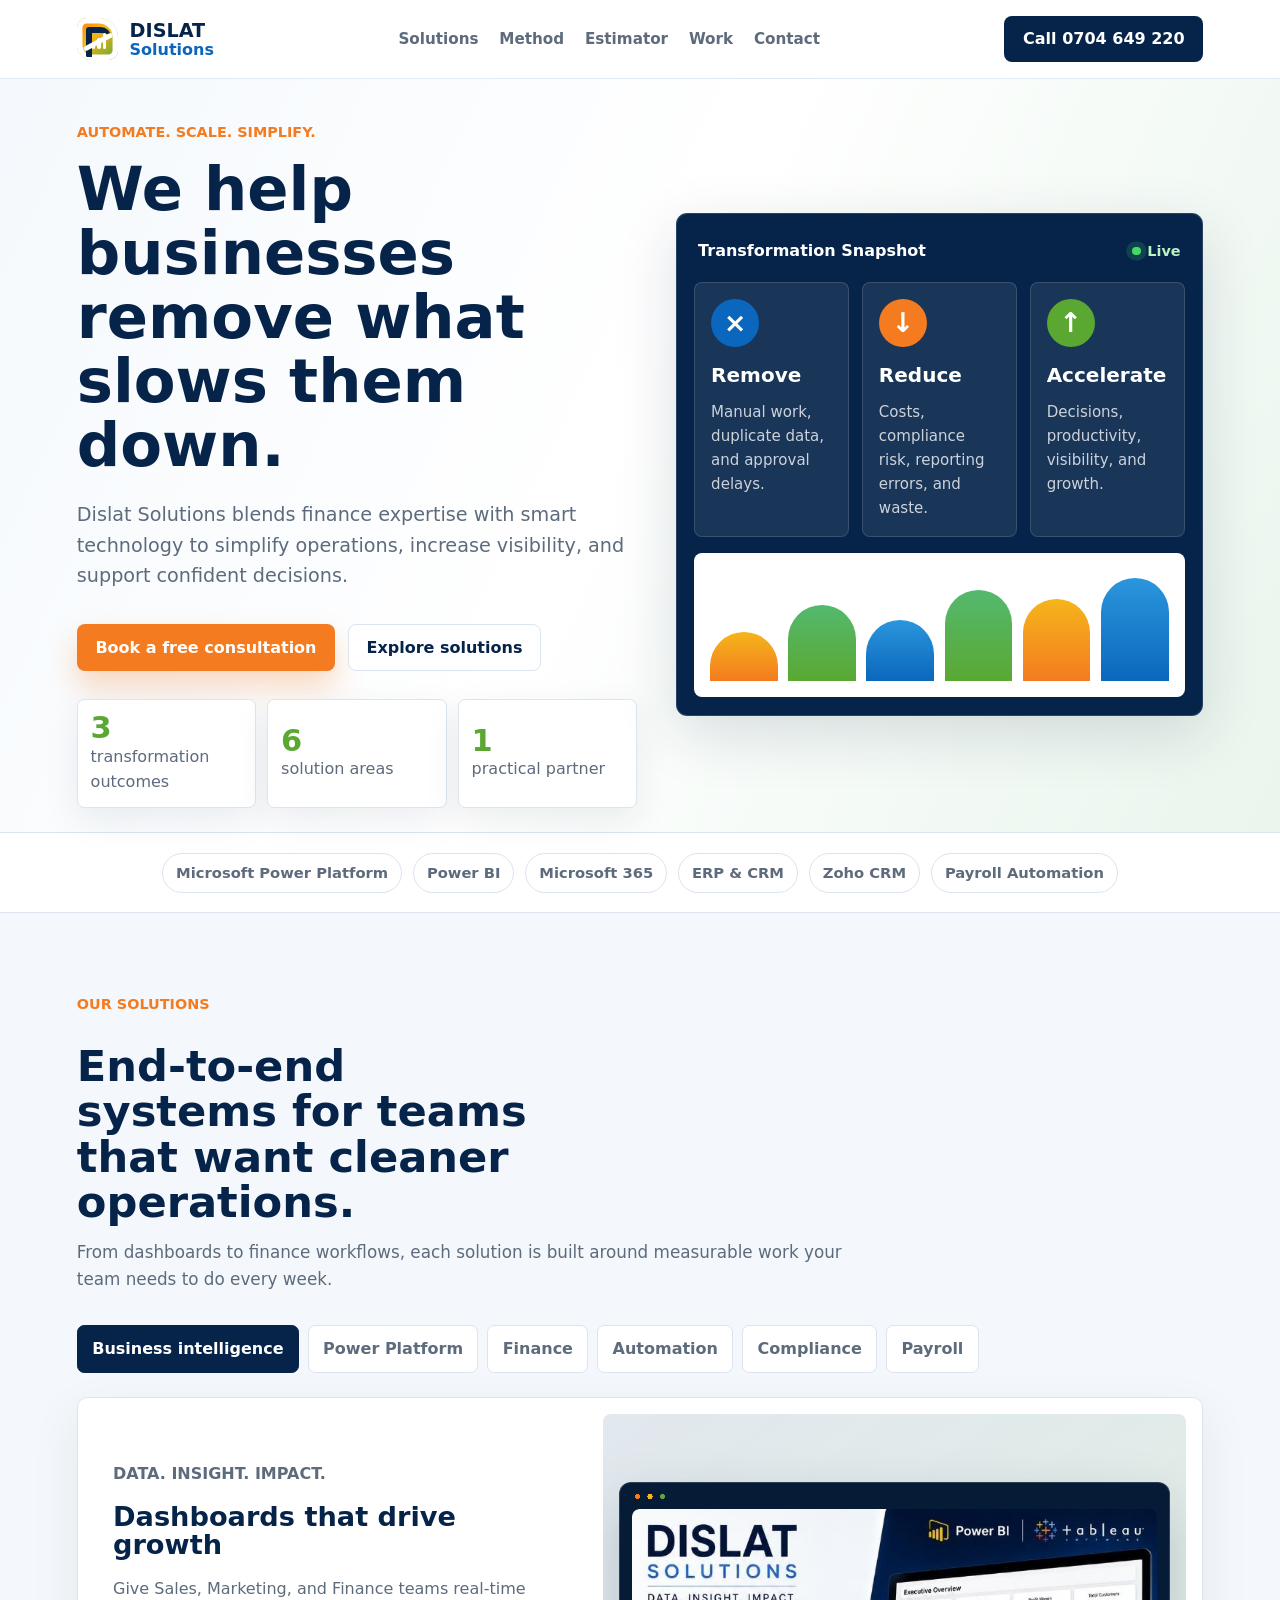
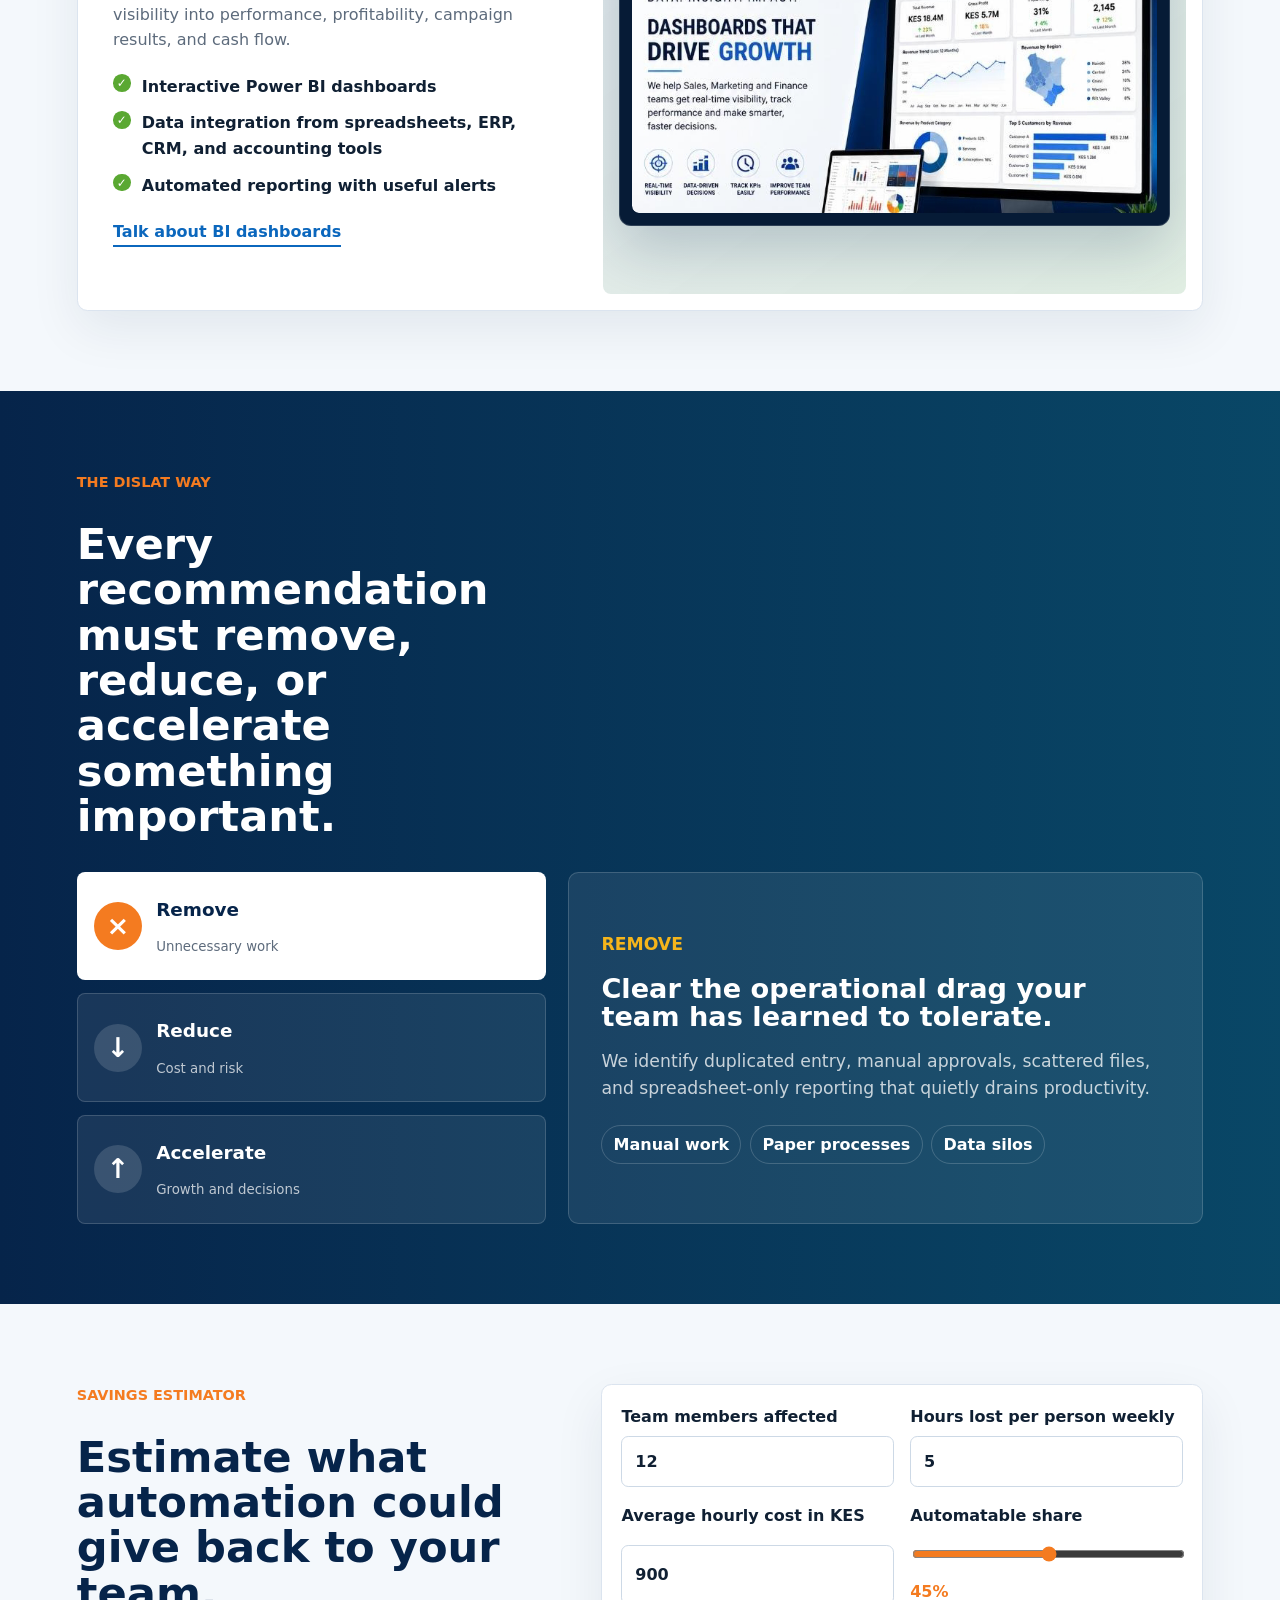
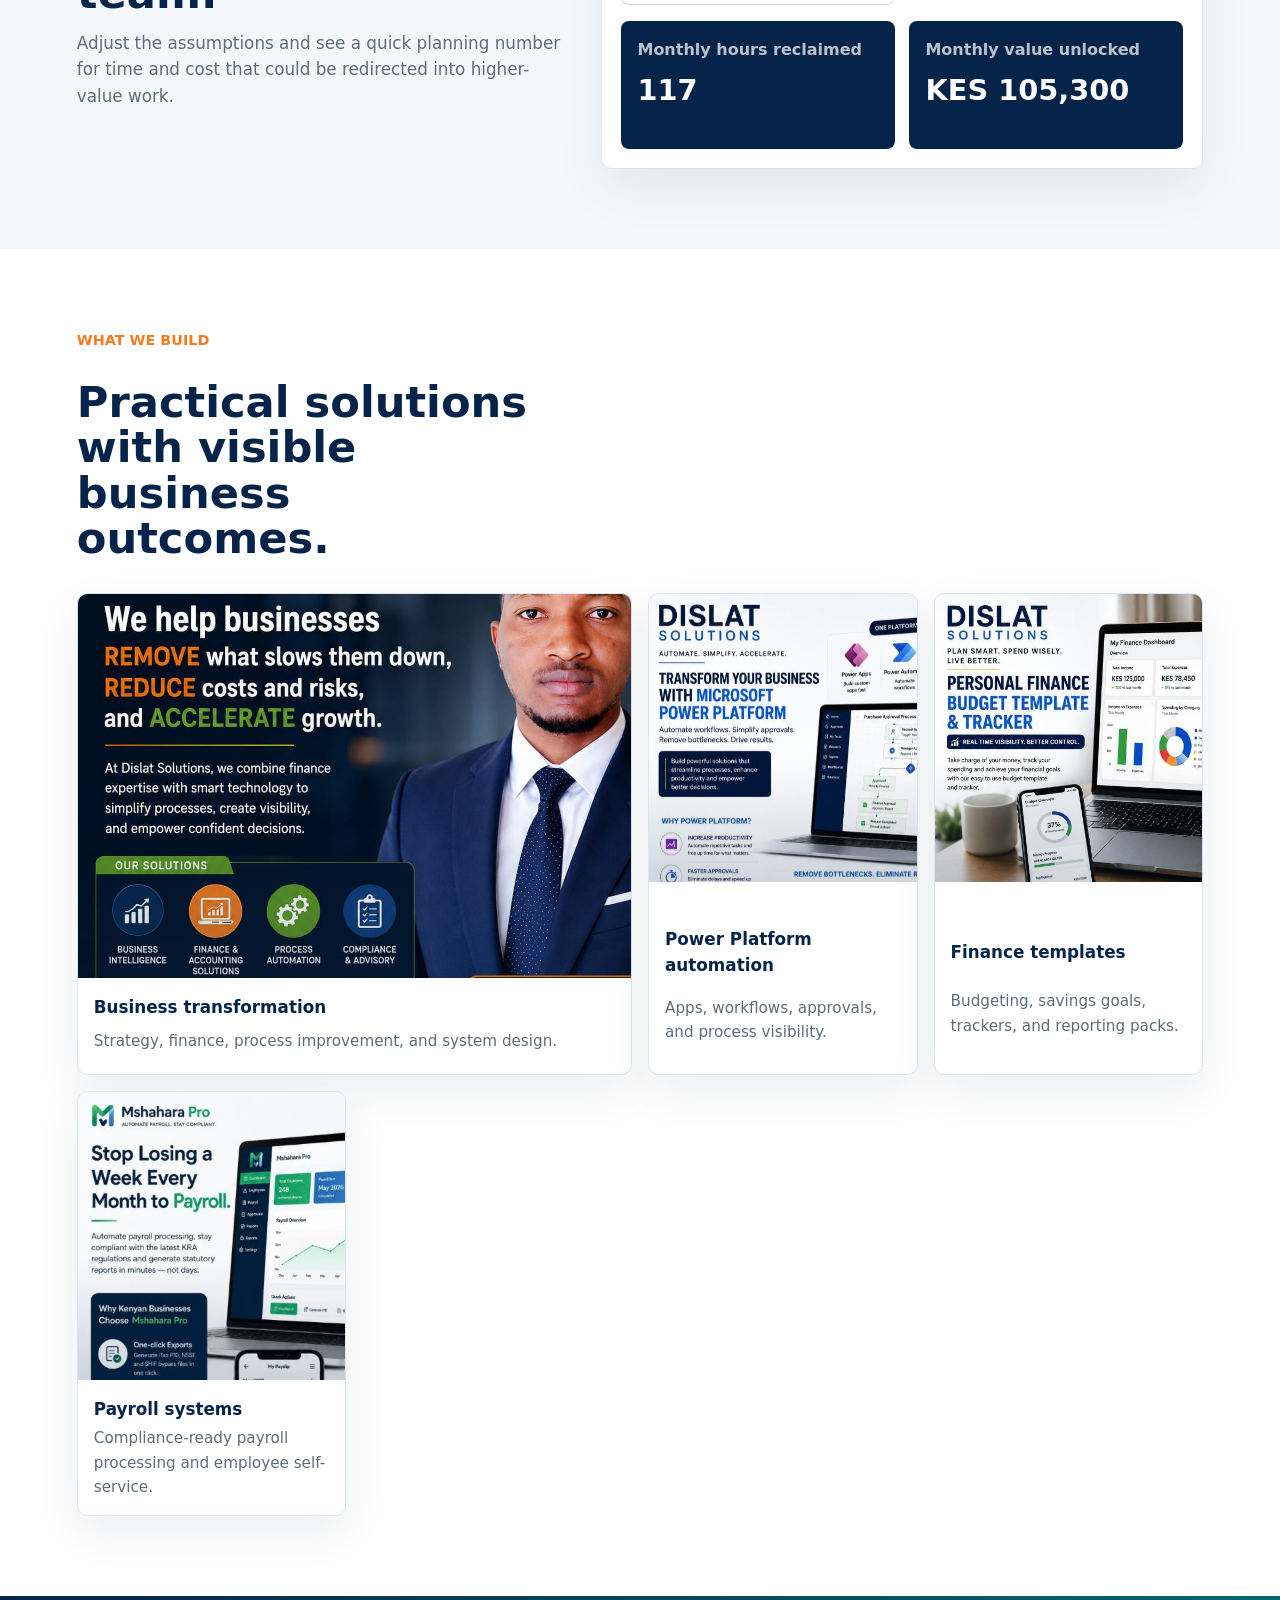
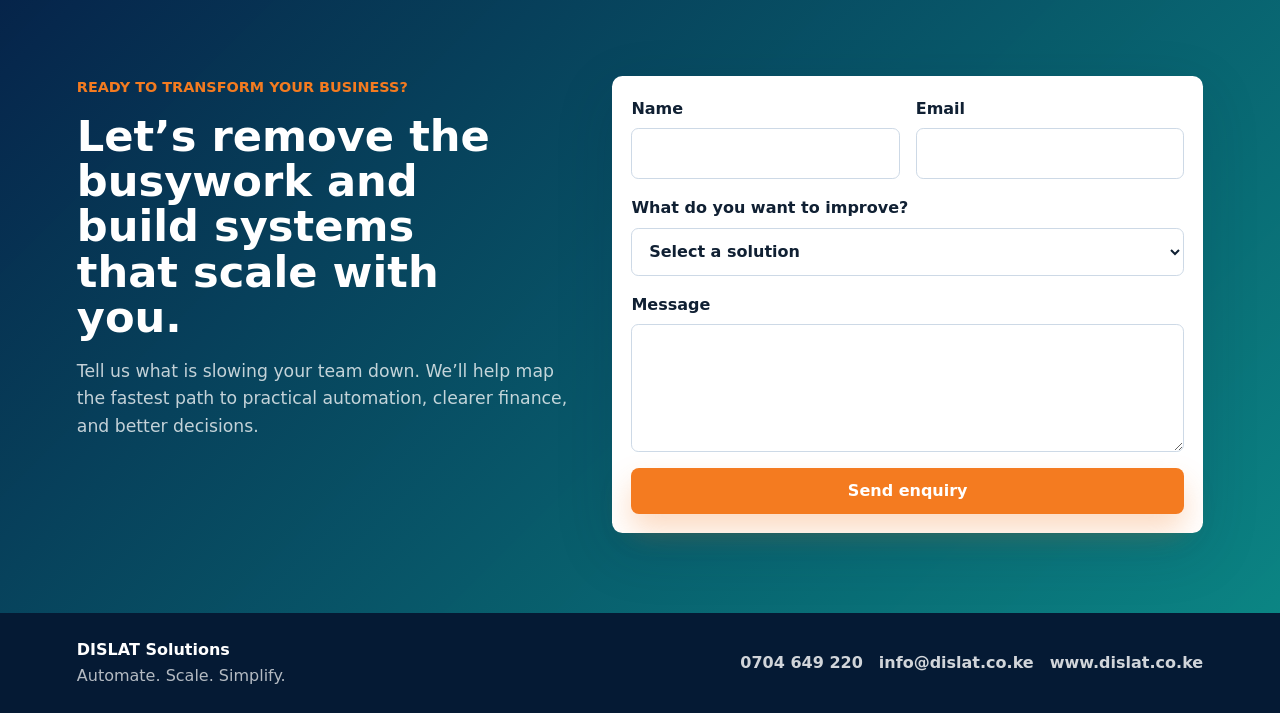
==== index.html @ 8653f223 "Actual Commit" ====
<!doctype html>
<html lang="en">
  <head>
    <meta charset="utf-8">
    <meta name="viewport" content="width=device-width, initial-scale=1">
    <title>Dislat Solutions | Automate. Scale. Simplify.</title>
    <meta
      name="description"
      content="Dislat Solutions helps businesses remove bottlenecks, reduce cost and risk, and accelerate growth through finance, automation, BI, compliance, and digital transformation solutions."
    >
    <link rel="icon" href="assets/dislat-logo-clipped.png">
    <link rel="stylesheet" href="styles.css">
  </head>
  <body>
    <header class="site-header" data-header>
      <a class="brand" href="#home" aria-label="Dislat Solutions home">
        <span class="brand-mark" aria-hidden="true">
          <span class="mark-bar mark-bar-one"></span>
          <span class="mark-bar mark-bar-two"></span>
          <span class="mark-bar mark-bar-three"></span>
        </span>
        <span>
          <strong>DISLAT</strong>
          <span>Solutions</span>
        </span>
      </a>

      <button class="nav-toggle" type="button" aria-label="Open navigation" aria-expanded="false" data-nav-toggle>
        <span></span>
        <span></span>
        <span></span>
      </button>

      <nav class="site-nav" aria-label="Primary navigation" data-nav>
        <a href="#solutions">Solutions</a>
        <a href="#method">Method</a>
        <a href="#estimator">Estimator</a>
        <a href="#work">Work</a>
        <a href="#contact">Contact</a>
      </nav>

      <a class="header-cta" href="tel:+254704649220">Call 0704 649 220</a>
    </header>

    <main id="home">
      <section class="hero">
        <div class="hero-copy">
          <p class="eyebrow">Automate. Scale. Simplify.</p>
          <h1>We help businesses remove what slows them down.</h1>
          <p class="hero-intro">
            Dislat Solutions blends finance expertise with smart technology to simplify operations,
            increase visibility, and support confident decisions.
          </p>
          <div class="hero-actions">
            <a class="button button-primary" href="#contact">Book a free consultation</a>
            <a class="button button-secondary" href="#solutions">Explore solutions</a>
          </div>
          <div class="hero-metrics" aria-label="Key outcomes">
            <span><strong>3</strong> transformation outcomes</span>
            <span><strong>6</strong> solution areas</span>
            <span><strong>1</strong> practical partner</span>
          </div>
        </div>

        <div class="hero-visual" aria-label="Dislat transformation dashboard">
          <div class="dashboard-shell">
            <div class="dashboard-top">
              <span>Transformation Snapshot</span>
              <span class="live-dot">Live</span>
            </div>
            <div class="outcome-grid">
              <article class="outcome-tile remove">
                <span class="tile-icon">×</span>
                <strong>Remove</strong>
                <p>Manual work, duplicate data, and approval delays.</p>
              </article>
              <article class="outcome-tile reduce">
                <span class="tile-icon">↓</span>
                <strong>Reduce</strong>
                <p>Costs, compliance risk, reporting errors, and waste.</p>
              </article>
              <article class="outcome-tile accelerate">
                <span class="tile-icon">↑</span>
                <strong>Accelerate</strong>
                <p>Decisions, productivity, visibility, and growth.</p>
              </article>
            </div>
            <div class="chart-preview" aria-hidden="true">
              <span style="height: 44%"></span>
              <span style="height: 68%"></span>
              <span style="height: 55%"></span>
              <span style="height: 82%"></span>
              <span style="height: 74%"></span>
              <span style="height: 92%"></span>
            </div>
          </div>
        </div>
      </section>

      <section class="logo-strip" aria-label="Tools we work with">
        <span>Microsoft Power Platform</span>
        <span>Power BI</span>
        <span>Microsoft 365</span>
        <span>ERP & CRM</span>
        <span>Zoho CRM</span>
        <span>Payroll Automation</span>
      </section>

      <section class="section section-light" id="solutions">
        <div class="section-heading">
          <p class="eyebrow">Our solutions</p>
          <h2>End-to-end systems for teams that want cleaner operations.</h2>
          <p>
            From dashboards to finance workflows, each solution is built around measurable work
            your team needs to do every week.
          </p>
        </div>

        <div class="solution-tabs" role="tablist" aria-label="Solution categories">
          <button class="tab-button is-active" type="button" role="tab" aria-selected="true" data-solution="bi">
            Business intelligence
          </button>
          <button class="tab-button" type="button" role="tab" aria-selected="false" data-solution="platform">
            Power Platform
          </button>
          <button class="tab-button" type="button" role="tab" aria-selected="false" data-solution="finance">
            Finance
          </button>
          <button class="tab-button" type="button" role="tab" aria-selected="false" data-solution="automation">
            Automation
          </button>
          <button class="tab-button" type="button" role="tab" aria-selected="false" data-solution="compliance">
            Compliance
          </button>
          <button class="tab-button" type="button" role="tab" aria-selected="false" data-solution="payroll">
            Payroll
          </button>
        </div>

        <div class="solution-display">
          <div>
            <p class="solution-kicker" data-solution-kicker>Data. Insight. Impact.</p>
            <h3 data-solution-title>Dashboards that drive growth</h3>
            <p data-solution-copy>
              Give Sales, Marketing, and Finance teams real-time visibility into performance,
              profitability, campaign results, and cash flow.
            </p>
            <ul class="check-list" data-solution-list>
              <li>Interactive Power BI dashboards</li>
              <li>Data integration from spreadsheets, ERP, CRM, and accounting tools</li>
              <li>Automated reporting with useful alerts</li>
            </ul>
            <a class="text-link" href="#contact" data-solution-cta>Talk about BI dashboards</a>
          </div>
          <figure class="solution-image">
            <div class="preview-device">
              <span></span>
              <img src="assets/dislat-dashboards-clipped.png" alt="Dislat dashboard design showing analytics for sales, marketing, and finance" data-solution-image>
            </div>
          </figure>
        </div>
      </section>

      <section class="section method-section" id="method">
        <div class="section-heading narrow">
          <p class="eyebrow">The Dislat Way</p>
          <h2>Every recommendation must remove, reduce, or accelerate something important.</h2>
        </div>

        <div class="method-layout">
          <div class="method-controls" aria-label="Transformation priorities">
            <button class="method-card is-active" type="button" data-method="remove">
              <span>×</span>
              <strong>Remove</strong>
              <small>Unnecessary work</small>
            </button>
            <button class="method-card" type="button" data-method="reduce">
              <span>↓</span>
              <strong>Reduce</strong>
              <small>Cost and risk</small>
            </button>
            <button class="method-card" type="button" data-method="accelerate">
              <span>↑</span>
              <strong>Accelerate</strong>
              <small>Growth and decisions</small>
            </button>
          </div>

          <article class="method-detail" aria-live="polite">
            <p class="method-label" data-method-label>Remove</p>
            <h3 data-method-title>Clear the operational drag your team has learned to tolerate.</h3>
            <p data-method-copy>
              We identify duplicated entry, manual approvals, scattered files, and spreadsheet-only
              reporting that quietly drains productivity.
            </p>
            <div class="method-points" data-method-points>
              <span>Manual work</span>
              <span>Paper processes</span>
              <span>Data silos</span>
            </div>
          </article>
        </div>
      </section>

      <section class="section section-light" id="estimator">
        <div class="estimator-layout">
          <div class="section-heading compact">
            <p class="eyebrow">Savings estimator</p>
            <h2>Estimate what automation could give back to your team.</h2>
            <p>
              Adjust the assumptions and see a quick planning number for time and cost that could
              be redirected into higher-value work.
            </p>
          </div>

          <form class="estimator" data-estimator>
            <label>
              Team members affected
              <input type="number" min="1" max="500" value="12" data-input="people">
            </label>
            <label>
              Hours lost per person weekly
              <input type="number" min="1" max="60" value="5" data-input="hours">
            </label>
            <label>
              Average hourly cost in KES
              <input type="number" min="100" max="20000" step="50" value="900" data-input="rate">
            </label>
            <label>
              Automatable share
              <input type="range" min="10" max="80" value="45" data-input="share">
              <span class="range-output"><output data-share-output>45</output>%</span>
            </label>

            <div class="estimate-results" aria-live="polite">
              <div>
                <span>Monthly hours reclaimed</span>
                <strong data-result="hours">117</strong>
              </div>
              <div>
                <span>Monthly value unlocked</span>
                <strong data-result="value">KES 105,300</strong>
              </div>
            </div>
          </form>
        </div>
      </section>

      <section class="section work-section" id="work">
        <div class="section-heading">
          <p class="eyebrow">What we build</p>
          <h2>Practical solutions with visible business outcomes.</h2>
        </div>

        <div class="work-grid">
          <figure class="work-card featured is-landscape">
            <div class="work-media">
              <img src="assets/dislat-founder.png" alt="Dislat Solutions founder poster describing remove, reduce, and accelerate outcomes">
            </div>
            <figcaption>
              <strong>Business transformation</strong>
              <span>Strategy, finance, process improvement, and system design.</span>
            </figcaption>
          </figure>
          <figure class="work-card">
            <div class="work-media">
              <img src="assets/dislat-power-platform-clipped.png" alt="Microsoft Power Platform automation poster by Dislat Solutions">
            </div>
            <figcaption>
              <strong>Power Platform automation</strong>
              <span>Apps, workflows, approvals, and process visibility.</span>
            </figcaption>
          </figure>
          <figure class="work-card">
            <div class="work-media">
              <img src="assets/dislat-budget-template-clipped.png" alt="Personal finance budget template poster with dashboard mockups">
            </div>
            <figcaption>
              <strong>Finance templates</strong>
              <span>Budgeting, savings goals, trackers, and reporting packs.</span>
            </figcaption>
          </figure>
          <figure class="work-card">
            <div class="work-media">
              <img src="assets/dislat-payroll-clipped.png" alt="Mshahara Pro payroll automation poster">
            </div>
            <figcaption>
              <strong>Payroll systems</strong>
              <span>Compliance-ready payroll processing and employee self-service.</span>
            </figcaption>
          </figure>
        </div>
      </section>

      <section class="section cta-band" id="contact">
        <div>
          <p class="eyebrow">Ready to transform your business?</p>
          <h2>Let’s remove the busywork and build systems that scale with you.</h2>
          <p>
            Tell us what is slowing your team down. We’ll help map the fastest path to practical
            automation, clearer finance, and better decisions.
          </p>
        </div>

        <form class="contact-form" action="mailto:info@dislat.co.ke" method="post" enctype="text/plain">
          <label>
            Name
            <input name="name" type="text" autocomplete="name" required>
          </label>
          <label>
            Email
            <input name="email" type="email" autocomplete="email" required>
          </label>
          <label>
            What do you want to improve?
            <select name="solution" required>
              <option value="">Select a solution</option>
              <option>Business intelligence dashboards</option>
              <option>Microsoft Power Platform automation</option>
              <option>Finance and accounting systems</option>
              <option>ERP, CRM, or workflow automation</option>
              <option>Compliance and advisory support</option>
              <option>Payroll automation</option>
            </select>
          </label>
          <label>
            Message
            <textarea name="message" rows="4" required></textarea>
          </label>
          <button class="button button-primary" type="submit">Send enquiry</button>
        </form>
      </section>
    </main>

    <footer class="site-footer">
      <div class="footer-brand">
        <strong>DISLAT Solutions</strong>
        <span>Automate. Scale. Simplify.</span>
      </div>
      <div class="footer-links">
        <a href="tel:+254704649220">0704 649 220</a>
        <a href="mailto:info@dislat.co.ke">info@dislat.co.ke</a>
        <a href="https://www.dislat.co.ke">www.dislat.co.ke</a>
      </div>
    </footer>

    <script src="script.js"></script>
  </body>
</html>
---- styles.css ----
:root {
  --navy: #06244a;
  --ink: #102033;
  --muted: #5d6b7c;
  --line: #dbe4ef;
  --soft: #f4f8fc;
  --white: #ffffff;
  --orange: #f47b20;
  --green: #5aa832;
  --blue: #0b67bd;
  --teal: #0b8f8a;
  --yellow: #f5b51b;
  --shadow: 0 18px 60px rgba(13, 37, 61, 0.14);
}

* {
  box-sizing: border-box;
}

html {
  scroll-behavior: smooth;
}

body {
  margin: 0;
  background: var(--white);
  color: var(--ink);
  font-family: Inter, ui-sans-serif, system-ui, -apple-system, BlinkMacSystemFont, "Segoe UI", sans-serif;
  font-size: 16px;
  line-height: 1.6;
  letter-spacing: 0;
}

img {
  display: block;
  max-width: 100%;
}

a {
  color: inherit;
  text-decoration: none;
}

button,
input,
select,
textarea {
  font: inherit;
  letter-spacing: 0;
}

button {
  cursor: pointer;
}

.site-header {
  position: sticky;
  top: 0;
  z-index: 20;
  display: grid;
  grid-template-columns: auto 1fr auto;
  align-items: center;
  gap: 1.5rem;
  padding: 1rem 6vw;
  background: rgba(255, 255, 255, 0.94);
  border-bottom: 1px solid rgba(219, 228, 239, 0.82);
  backdrop-filter: blur(18px);
}

.brand {
  display: inline-flex;
  align-items: center;
  gap: 0.7rem;
  min-width: max-content;
  color: var(--navy);
  line-height: 1;
}

.brand > span:last-child {
  display: grid;
  gap: 0.12rem;
}

.brand strong {
  font-size: 1.2rem;
}

.brand span span {
  color: var(--blue);
  font-weight: 700;
}

.brand-mark {
  position: relative;
  width: 2.6rem;
  height: 2.6rem;
  border-radius: 0.6rem 1.2rem 0.6rem 0.9rem;
  background: linear-gradient(140deg, #ff7a00 0%, #f5b51b 42%, #5aa832 100%);
  box-shadow: inset 0 0 0 0.34rem var(--white);
  overflow: hidden;
}

.brand-mark::before {
  content: "";
  position: absolute;
  left: 0.55rem;
  top: 0.55rem;
  width: 1.2rem;
  height: 1.5rem;
  border-left: 0.38rem solid var(--navy);
  border-top: 0.38rem solid var(--navy);
  border-radius: 0.2rem 0.65rem 0.1rem 0.1rem;
}

.brand-mark::after {
  content: "";
  position: absolute;
  left: 0.48rem;
  bottom: 0.47rem;
  width: 2rem;
  height: 0.32rem;
  background: var(--white);
  transform: rotate(-28deg);
  transform-origin: left center;
  border-radius: 999px;
}

.mark-bar {
  position: absolute;
  bottom: 0.68rem;
  width: 0.22rem;
  background: var(--white);
  border-radius: 999px;
}

.mark-bar-one {
  left: 0.94rem;
  height: 0.44rem;
}

.mark-bar-two {
  left: 1.28rem;
  height: 0.72rem;
}

.mark-bar-three {
  left: 1.62rem;
  height: 1rem;
}

.site-nav {
  justify-self: center;
  display: flex;
  align-items: center;
  gap: 1.3rem;
  color: var(--muted);
  font-size: 0.95rem;
  font-weight: 700;
}

.site-nav a {
  position: relative;
  padding: 0.35rem 0;
}

.site-nav a::after {
  content: "";
  position: absolute;
  left: 0;
  right: 0;
  bottom: 0;
  height: 0.16rem;
  background: var(--orange);
  border-radius: 999px;
  transform: scaleX(0);
  transform-origin: center;
  transition: transform 180ms ease;
}

.site-nav a:hover,
.site-nav a:focus-visible {
  color: var(--navy);
}

.site-nav a:hover::after,
.site-nav a:focus-visible::after {
  transform: scaleX(1);
}

.header-cta,
.button {
  display: inline-flex;
  align-items: center;
  justify-content: center;
  min-height: 2.9rem;
  padding: 0.72rem 1.1rem;
  border-radius: 0.5rem;
  border: 1px solid transparent;
  font-weight: 800;
  line-height: 1.1;
  text-align: center;
}

.header-cta {
  background: var(--navy);
  color: var(--white);
}

.button-primary {
  background: var(--orange);
  color: var(--white);
  box-shadow: 0 16px 30px rgba(244, 123, 32, 0.28);
}

.button-secondary {
  background: var(--white);
  color: var(--navy);
  border-color: var(--line);
}

.button:hover,
.header-cta:hover,
.button:focus-visible,
.header-cta:focus-visible {
  transform: translateY(-1px);
}

.nav-toggle {
  display: none;
  width: 2.8rem;
  height: 2.8rem;
  place-items: center;
  padding: 0.7rem;
  background: var(--soft);
  border: 1px solid var(--line);
  border-radius: 0.5rem;
}

.nav-toggle span {
  display: block;
  width: 1.2rem;
  height: 0.14rem;
  margin: 0.14rem 0;
  background: var(--navy);
  border-radius: 999px;
}

.hero {
  display: grid;
  grid-template-columns: minmax(0, 1.03fr) minmax(22rem, 0.97fr);
  gap: 2.4rem;
  min-height: calc(100vh - 10rem);
  padding: 2.6rem 6vw 1.5rem;
  align-items: center;
  background:
    linear-gradient(115deg, rgba(244, 248, 252, 0.95) 0%, rgba(255, 255, 255, 0.96) 48%, rgba(231, 244, 235, 0.9) 100%);
}

.eyebrow {
  margin: 0 0 0.9rem;
  color: var(--orange);
  font-size: 0.9rem;
  font-weight: 900;
  text-transform: uppercase;
}

h1,
h2,
h3,
p {
  overflow-wrap: break-word;
}

h1,
h2,
h3 {
  margin: 0;
  color: var(--navy);
  line-height: 1.05;
  letter-spacing: 0;
}

h1 {
  max-width: 18ch;
  font-size: 3.8rem;
}

h2 {
  max-width: 15ch;
  font-size: 2.7rem;
}

h3 {
  font-size: 1.7rem;
}

.hero-intro {
  max-width: 43rem;
  margin: 1.4rem 0 0;
  color: var(--muted);
  font-size: 1.2rem;
}

.hero-actions {
  display: flex;
  flex-wrap: wrap;
  gap: 0.8rem;
  margin-top: 2rem;
}

.hero-metrics {
  display: grid;
  grid-template-columns: repeat(3, minmax(0, 1fr));
  gap: 0.7rem;
  max-width: 42rem;
  margin-top: 1.8rem;
}

.hero-metrics span {
  display: grid;
  min-height: 5.1rem;
  padding: 0.8rem;
  align-content: center;
  background: var(--white);
  border: 1px solid var(--line);
  border-radius: 0.45rem;
  color: var(--muted);
  box-shadow: 0 12px 36px rgba(13, 37, 61, 0.08);
}

.hero-metrics strong {
  color: var(--green);
  font-size: 1.9rem;
  line-height: 1;
}

.hero-visual {
  position: relative;
}

.dashboard-shell {
  padding: 1.1rem;
  background: var(--navy);
  color: var(--white);
  border: 1px solid rgba(255, 255, 255, 0.14);
  border-radius: 0.7rem;
  box-shadow: var(--shadow);
}

.dashboard-top {
  display: flex;
  align-items: center;
  justify-content: space-between;
  gap: 1rem;
  padding: 0.4rem 0.25rem 1.1rem;
  font-weight: 800;
}

.live-dot {
  display: inline-flex;
  align-items: center;
  gap: 0.4rem;
  color: #b9f3c1;
  font-size: 0.9rem;
}

.live-dot::before {
  content: "";
  width: 0.54rem;
  height: 0.54rem;
  background: #45d866;
  border-radius: 50%;
  box-shadow: 0 0 0 0.35rem rgba(69, 216, 102, 0.16);
}

.outcome-grid {
  display: grid;
  grid-template-columns: repeat(3, minmax(0, 1fr));
  gap: 0.8rem;
}

.outcome-tile {
  min-height: 10.8rem;
  padding: 1rem;
  background: rgba(255, 255, 255, 0.08);
  border: 1px solid rgba(255, 255, 255, 0.14);
  border-radius: 0.5rem;
}

.outcome-tile strong {
  display: block;
  margin-top: 0.8rem;
  font-size: 1.25rem;
}

.outcome-tile p {
  margin: 0.55rem 0 0;
  color: rgba(255, 255, 255, 0.78);
  font-size: 0.94rem;
}

.tile-icon {
  display: inline-grid;
  width: 3rem;
  height: 3rem;
  place-items: center;
  border-radius: 50%;
  color: var(--white);
  font-size: 1.7rem;
  font-weight: 900;
}

.remove .tile-icon {
  background: var(--blue);
}

.reduce .tile-icon {
  background: var(--orange);
}

.accelerate .tile-icon {
  background: var(--green);
}

.chart-preview {
  display: grid;
  grid-template-columns: repeat(6, minmax(0, 1fr));
  align-items: end;
  gap: 0.65rem;
  height: 9rem;
  margin-top: 1rem;
  padding: 1rem;
  background: var(--white);
  border-radius: 0.5rem;
}

.chart-preview span {
  display: block;
  min-height: 2rem;
  border-radius: 999px 999px 0.35rem 0.35rem;
  background: linear-gradient(180deg, var(--yellow), var(--orange));
}

.chart-preview span:nth-child(2n) {
  background: linear-gradient(180deg, #54b96e, var(--green));
}

.chart-preview span:nth-child(3n) {
  background: linear-gradient(180deg, #2a96dc, var(--blue));
}

.logo-strip {
  display: flex;
  flex-wrap: wrap;
  justify-content: center;
  gap: 0.7rem;
  padding: 1.2rem 6vw;
  background: var(--white);
  border-block: 1px solid var(--line);
}

.logo-strip span {
  display: inline-flex;
  min-height: 2.35rem;
  align-items: center;
  padding: 0.45rem 0.8rem;
  border: 1px solid var(--line);
  border-radius: 999px;
  color: var(--muted);
  font-size: 0.92rem;
  font-weight: 800;
}

.section {
  padding: 5rem 6vw;
}

.section-light {
  background: var(--soft);
}

.section-heading {
  display: grid;
  gap: 0.85rem;
  max-width: 62rem;
  margin-bottom: 2rem;
}

.section-heading p:not(.eyebrow) {
  max-width: 48rem;
  margin: 0;
  color: var(--muted);
  font-size: 1.05rem;
}

.section-heading.narrow {
  max-width: 46rem;
}

.section-heading.compact {
  margin-bottom: 0;
}

.solution-tabs {
  display: flex;
  flex-wrap: wrap;
  gap: 0.55rem;
  margin-bottom: 1.5rem;
}

.tab-button {
  min-height: 2.8rem;
  padding: 0.65rem 0.9rem;
  color: var(--muted);
  background: var(--white);
  border: 1px solid var(--line);
  border-radius: 0.45rem;
  font-weight: 800;
}

.tab-button.is-active,
.tab-button:hover,
.tab-button:focus-visible {
  color: var(--white);
  background: var(--navy);
  border-color: var(--navy);
}

.solution-display {
  display: grid;
  grid-template-columns: minmax(0, 0.9fr) minmax(18rem, 1.1fr);
  gap: 2rem;
  align-items: stretch;
  padding: 1rem;
  background: var(--white);
  border: 1px solid var(--line);
  border-radius: 0.65rem;
  box-shadow: 0 18px 50px rgba(13, 37, 61, 0.08);
}

.solution-display > div {
  display: grid;
  align-content: center;
  gap: 1rem;
  padding: 1.2rem;
}

.solution-kicker {
  margin: 0;
  color: var(--green);
  font-weight: 900;
  text-transform: uppercase;
}

.solution-display p {
  margin: 0;
  color: var(--muted);
}

.check-list {
  display: grid;
  gap: 0.7rem;
  padding: 0;
  margin: 0.3rem 0;
  list-style: none;
}

.check-list li {
  position: relative;
  padding-left: 1.8rem;
  color: var(--ink);
  font-weight: 700;
}

.check-list li::before {
  content: "✓";
  position: absolute;
  left: 0;
  top: 0.05rem;
  display: grid;
  width: 1.1rem;
  height: 1.1rem;
  place-items: center;
  background: var(--green);
  color: var(--white);
  border-radius: 50%;
  font-size: 0.74rem;
}

.text-link {
  display: inline-flex;
  width: max-content;
  color: var(--blue);
  font-weight: 900;
  border-bottom: 0.16rem solid currentColor;
}

.solution-image {
  display: grid;
  min-height: 30rem;
  place-items: center;
  padding: 1rem;
  margin: 0;
  overflow: hidden;
  border-radius: 0.5rem;
  background:
    linear-gradient(145deg, rgba(6, 36, 74, 0.08), rgba(90, 168, 50, 0.12)),
    var(--soft);
}

.preview-device {
  position: relative;
  width: min(100%, 42rem);
  aspect-ratio: 16 / 10;
  padding: 1.65rem 0.75rem 0.75rem;
  background: #061b36;
  border: 1px solid rgba(255, 255, 255, 0.16);
  border-radius: 0.75rem;
  box-shadow: 0 24px 58px rgba(6, 36, 74, 0.2);
}

.preview-device span {
  position: absolute;
  top: 0.65rem;
  left: 0.9rem;
  width: 2.4rem;
  height: 0.42rem;
  background:
    radial-gradient(circle at 0.22rem center, var(--orange) 0 0.16rem, transparent 0.17rem),
    radial-gradient(circle at 1rem center, var(--yellow) 0 0.16rem, transparent 0.17rem),
    radial-gradient(circle at 1.78rem center, var(--green) 0 0.16rem, transparent 0.17rem);
}

.preview-device img {
  width: 100%;
  height: 100%;
  object-fit: cover;
  object-position: center top;
  border-radius: 0.45rem;
  clip-path: inset(0 round 0.45rem);
}

.method-section {
  background:
    linear-gradient(90deg, rgba(6, 36, 74, 0.97), rgba(9, 74, 105, 0.92)),
    var(--navy);
  color: var(--white);
}

.method-section h2,
.method-section h3 {
  color: var(--white);
}

.method-section .section-heading p:not(.eyebrow) {
  color: rgba(255, 255, 255, 0.74);
}

.method-layout {
  display: grid;
  grid-template-columns: minmax(18rem, 0.85fr) minmax(0, 1.15fr);
  gap: 1.4rem;
  align-items: stretch;
}

.method-controls {
  display: grid;
  gap: 0.8rem;
}

.method-card {
  display: grid;
  grid-template-columns: auto 1fr;
  grid-template-areas:
    "icon title"
    "icon copy";
  column-gap: 0.9rem;
  align-items: center;
  min-height: 6rem;
  padding: 1rem;
  text-align: left;
  color: var(--white);
  background: rgba(255, 255, 255, 0.08);
  border: 1px solid rgba(255, 255, 255, 0.16);
  border-radius: 0.5rem;
}

.method-card span {
  grid-area: icon;
  display: grid;
  width: 3rem;
  height: 3rem;
  place-items: center;
  background: rgba(255, 255, 255, 0.14);
  border-radius: 50%;
  font-size: 1.7rem;
  font-weight: 900;
}

.method-card strong {
  grid-area: title;
  font-size: 1.15rem;
}

.method-card small {
  grid-area: copy;
  color: rgba(255, 255, 255, 0.72);
}

.method-card.is-active {
  background: var(--white);
  color: var(--navy);
}

.method-card.is-active small {
  color: var(--muted);
}

.method-card.is-active span {
  color: var(--white);
  background: var(--orange);
}

.method-detail {
  display: grid;
  align-content: center;
  gap: 1rem;
  min-height: 22rem;
  padding: 2rem;
  background: rgba(255, 255, 255, 0.08);
  border: 1px solid rgba(255, 255, 255, 0.16);
  border-radius: 0.65rem;
}

.method-detail p {
  margin: 0;
  color: rgba(255, 255, 255, 0.76);
  font-size: 1.08rem;
}

.method-label {
  color: var(--yellow) !important;
  font-weight: 900;
  text-transform: uppercase;
}

.method-points {
  display: flex;
  flex-wrap: wrap;
  gap: 0.55rem;
  margin-top: 0.4rem;
}

.method-points span {
  display: inline-flex;
  min-height: 2.2rem;
  align-items: center;
  padding: 0.35rem 0.7rem;
  border: 1px solid rgba(255, 255, 255, 0.18);
  border-radius: 999px;
  color: var(--white);
  font-weight: 800;
}

.estimator-layout {
  display: grid;
  grid-template-columns: minmax(0, 0.9fr) minmax(22rem, 1.1fr);
  gap: 2rem;
  align-items: start;
}

.estimator {
  display: grid;
  grid-template-columns: repeat(2, minmax(0, 1fr));
  gap: 1rem;
  padding: 1.2rem;
  background: var(--white);
  border: 1px solid var(--line);
  border-radius: 0.65rem;
  box-shadow: 0 18px 50px rgba(13, 37, 61, 0.08);
}

.estimator label,
.contact-form label {
  display: grid;
  gap: 0.45rem;
  color: var(--ink);
  font-weight: 800;
}

.estimator input,
.contact-form input,
.contact-form select,
.contact-form textarea {
  width: 100%;
  min-height: 3rem;
  padding: 0.72rem 0.8rem;
  color: var(--ink);
  background: var(--white);
  border: 1px solid #cdd9e6;
  border-radius: 0.45rem;
  outline: none;
}

.estimator input:focus,
.contact-form input:focus,
.contact-form select:focus,
.contact-form textarea:focus {
  border-color: var(--blue);
  box-shadow: 0 0 0 0.22rem rgba(11, 103, 189, 0.14);
}

.estimator input[type="range"] {
  min-height: 2rem;
  padding: 0;
  accent-color: var(--orange);
}

.range-output {
  color: var(--orange);
  font-weight: 900;
}

.estimate-results {
  grid-column: 1 / -1;
  display: grid;
  grid-template-columns: repeat(2, minmax(0, 1fr));
  gap: 0.9rem;
}

.estimate-results div {
  min-height: 8rem;
  padding: 1rem;
  background: var(--navy);
  color: var(--white);
  border-radius: 0.5rem;
}

.estimate-results span {
  display: block;
  color: rgba(255, 255, 255, 0.72);
  font-weight: 800;
}

.estimate-results strong {
  display: block;
  margin-top: 0.8rem;
  font-size: 1.8rem;
  line-height: 1.1;
}

.work-section {
  background: var(--white);
}

.work-grid {
  display: grid;
  grid-template-columns: repeat(4, minmax(0, 1fr));
  gap: 1rem;
}

.work-card {
  display: grid;
  grid-template-rows: auto auto;
  margin: 0;
  overflow: hidden;
  background: var(--white);
  border: 1px solid var(--line);
  border-radius: 0.65rem;
  box-shadow: 0 16px 44px rgba(13, 37, 61, 0.08);
}

.work-card.featured {
  grid-column: span 2;
}

.work-media {
  position: relative;
  aspect-ratio: 4 / 3;
  min-height: 18rem;
  overflow: hidden;
  background:
    linear-gradient(135deg, rgba(6, 36, 74, 0.08), rgba(244, 123, 32, 0.1)),
    var(--soft);
}

.work-media::after {
  content: "";
  position: absolute;
  inset: auto 0 0;
  height: 42%;
  background: linear-gradient(180deg, transparent, rgba(6, 36, 74, 0.18));
  pointer-events: none;
}

.work-card img {
  width: 100%;
  height: 100%;
  min-height: 0;
  object-fit: cover;
  object-position: center top;
  transition: transform 220ms ease;
}

.work-card:hover img,
.work-card:focus-within img {
  transform: scale(1.025);
}

.work-card.featured .work-media {
  aspect-ratio: 16 / 9;
  min-height: 24rem;
}

.work-card.featured img {
  object-position: center 42%;
}

.work-card:nth-child(2) img,
.work-card:nth-child(3) img,
.work-card:nth-child(4) img {
  object-position: center top;
}

.work-card figcaption {
  display: grid;
  gap: 0.2rem;
  min-height: 6rem;
  padding: 1rem;
}

.work-card strong {
  color: var(--navy);
  font-size: 1.05rem;
}

.work-card span {
  color: var(--muted);
  font-size: 0.95rem;
}

.cta-band {
  display: grid;
  grid-template-columns: minmax(0, 0.92fr) minmax(22rem, 1.08fr);
  gap: 2rem;
  align-items: start;
  background:
    linear-gradient(135deg, rgba(6, 36, 74, 0.97), rgba(11, 143, 138, 0.9)),
    var(--navy);
  color: var(--white);
}

.cta-band h2 {
  color: var(--white);
}

.cta-band p:not(.eyebrow) {
  max-width: 43rem;
  color: rgba(255, 255, 255, 0.76);
  font-size: 1.08rem;
}

.contact-form {
  display: grid;
  grid-template-columns: repeat(2, minmax(0, 1fr));
  gap: 1rem;
  padding: 1.2rem;
  background: var(--white);
  border-radius: 0.65rem;
  box-shadow: var(--shadow);
}

.contact-form label:nth-child(3),
.contact-form label:nth-child(4),
.contact-form button {
  grid-column: 1 / -1;
}

.contact-form textarea {
  resize: vertical;
}

.site-footer {
  display: flex;
  flex-wrap: wrap;
  align-items: center;
  justify-content: space-between;
  gap: 1rem;
  padding: 1.5rem 6vw;
  color: var(--white);
  background: #051a34;
}

.footer-brand {
  display: grid;
}

.footer-brand span {
  color: rgba(255, 255, 255, 0.7);
}

.footer-links {
  display: flex;
  flex-wrap: wrap;
  gap: 1rem;
}

.footer-links a {
  color: rgba(255, 255, 255, 0.82);
  font-weight: 700;
}

.footer-links a:hover,
.footer-links a:focus-visible {
  color: var(--white);
}

@media (max-width: 1100px) {
  h1 {
    max-width: 13ch;
    font-size: 3.4rem;
  }

  h2 {
    font-size: 2.25rem;
  }

  .hero,
  .solution-display,
  .estimator-layout,
  .cta-band {
    grid-template-columns: 1fr;
  }

  .hero {
    min-height: auto;
    padding-top: 4rem;
  }

  .hero-visual {
    display: none;
  }

  .work-grid {
    grid-template-columns: repeat(2, minmax(0, 1fr));
  }
}

@media (max-width: 820px) {
  .site-header {
    grid-template-columns: auto auto;
    justify-content: space-between;
    gap: 1rem;
    padding: 0.85rem 1rem;
  }

  .nav-toggle {
    display: grid;
  }

  .site-nav {
    position: absolute;
    top: 100%;
    left: 1rem;
    right: 1rem;
    display: none;
    grid-template-columns: 1fr;
    gap: 0;
    padding: 0.5rem;
    background: var(--white);
    border: 1px solid var(--line);
    border-radius: 0.65rem;
    box-shadow: var(--shadow);
  }

  .site-nav.is-open {
    display: grid;
  }

  .site-nav a {
    padding: 0.85rem;
    border-radius: 0.45rem;
  }

  .site-nav a:hover,
  .site-nav a:focus-visible {
    background: var(--soft);
  }

  .site-nav a::after,
  .header-cta {
    display: none;
  }

  .hero,
  .section {
    padding-inline: 1rem;
  }

  h1 {
    font-size: 2.7rem;
  }

  h2 {
    max-width: none;
    font-size: 2rem;
  }

  .hero-intro {
    font-size: 1.05rem;
  }

  .hero-metrics,
  .outcome-grid,
  .method-layout,
  .estimator,
  .estimate-results,
  .contact-form {
    grid-template-columns: 1fr;
  }

  .hero-metrics {
    grid-template-columns: repeat(3, minmax(0, 1fr));
  }

  .hero-metrics span {
    min-height: 4.5rem;
    padding: 0.65rem;
    font-size: 0.82rem;
  }

  .hero-metrics strong {
    font-size: 1.55rem;
  }

  .outcome-tile {
    min-height: 10rem;
  }

  .solution-image {
    min-height: 24rem;
  }

  .method-detail {
    min-height: 18rem;
    padding: 1.2rem;
  }

  .contact-form label:nth-child(3),
  .contact-form label:nth-child(4),
  .contact-form button {
    grid-column: auto;
  }
}

@media (max-width: 560px) {
  .brand strong {
    font-size: 1.05rem;
  }

  .brand-mark {
    width: 2.35rem;
    height: 2.35rem;
  }

  h1 {
    font-size: 2.25rem;
  }

  h3 {
    font-size: 1.45rem;
  }

  .hero-actions,
  .button {
    width: 100%;
  }

  .hero-metrics {
    display: none;
  }

  .button {
    min-height: 3.1rem;
  }

  .solution-display {
    padding: 0.7rem;
  }

  .solution-display > div {
    padding: 0.6rem;
  }

  .solution-tabs {
    display: grid;
    grid-template-columns: 1fr 1fr;
  }

  .tab-button {
    min-height: 3.2rem;
    padding-inline: 0.55rem;
    font-size: 0.9rem;
  }

  .solution-image {
    min-height: 20rem;
  }

  .work-grid {
    grid-template-columns: 1fr;
  }

  .work-card.featured {
    grid-column: span 1;
  }

  .footer-links {
    display: grid;
    gap: 0.5rem;
  }
}
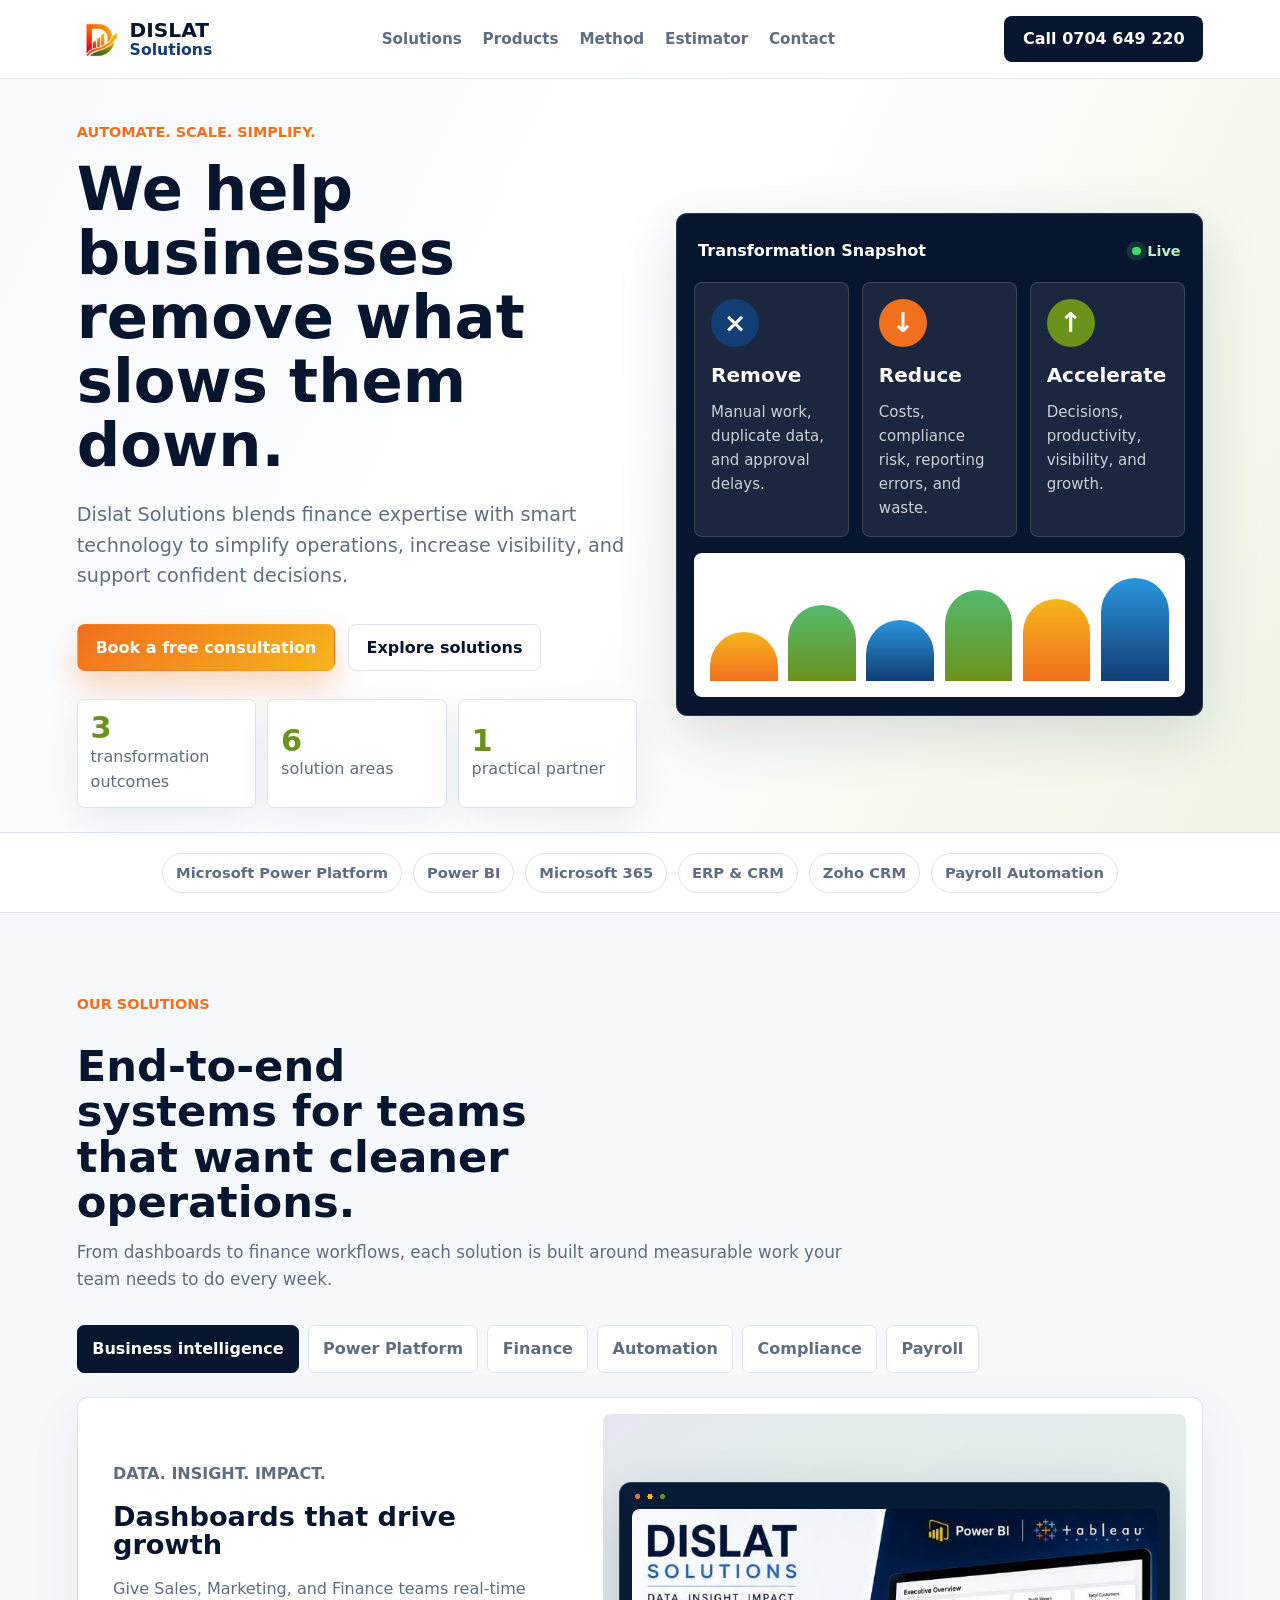
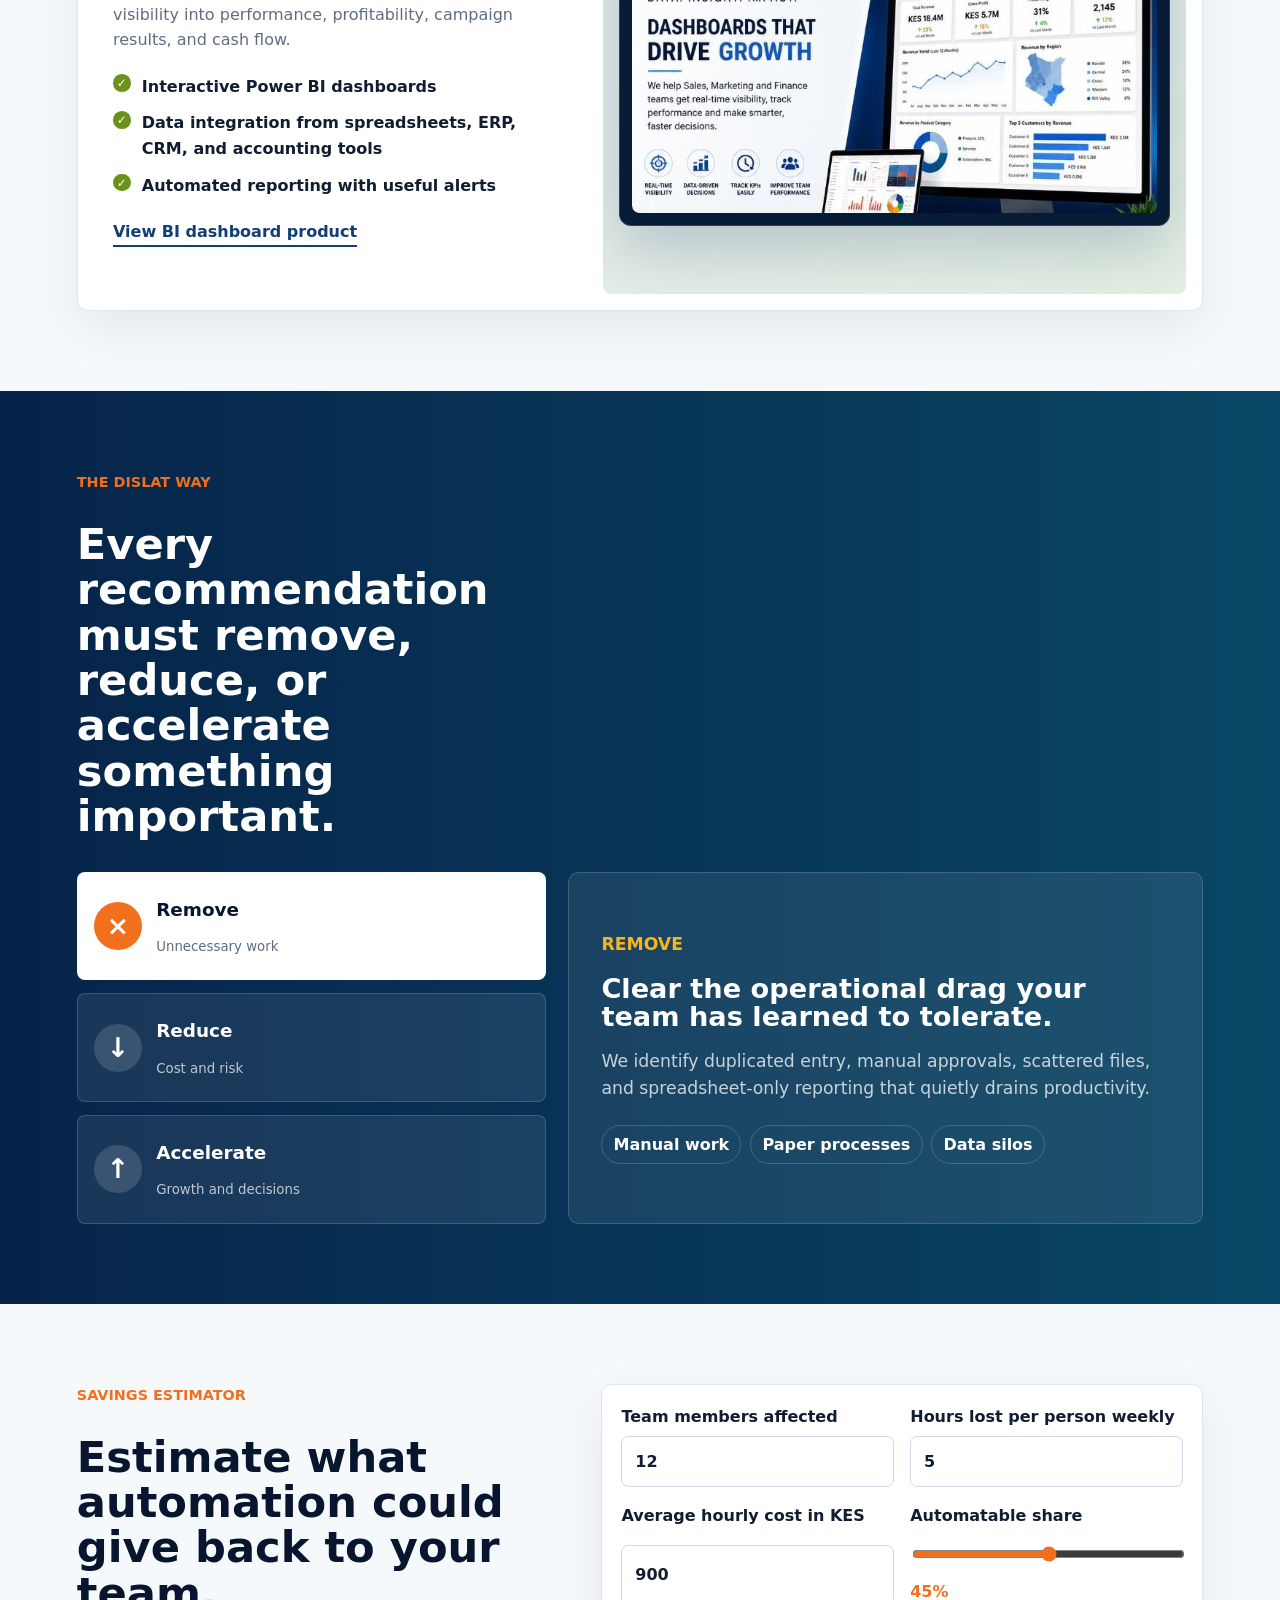
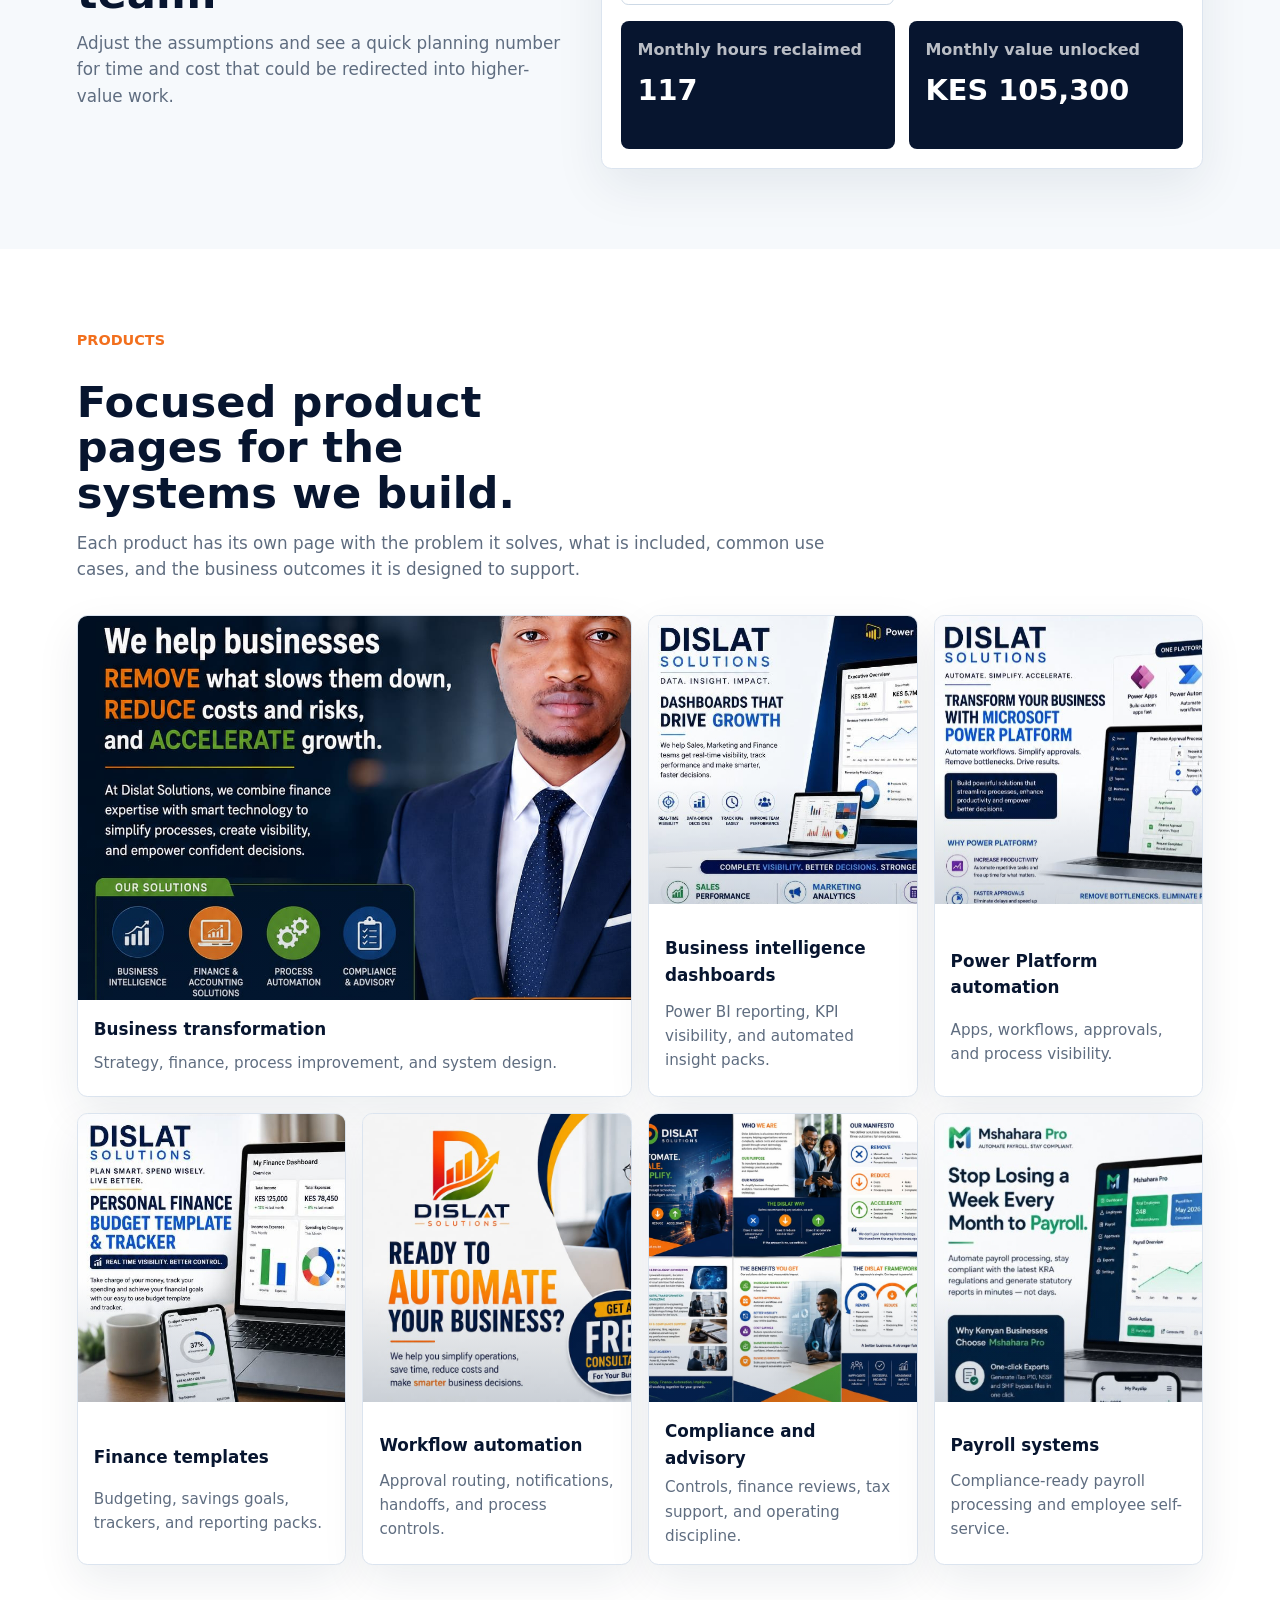
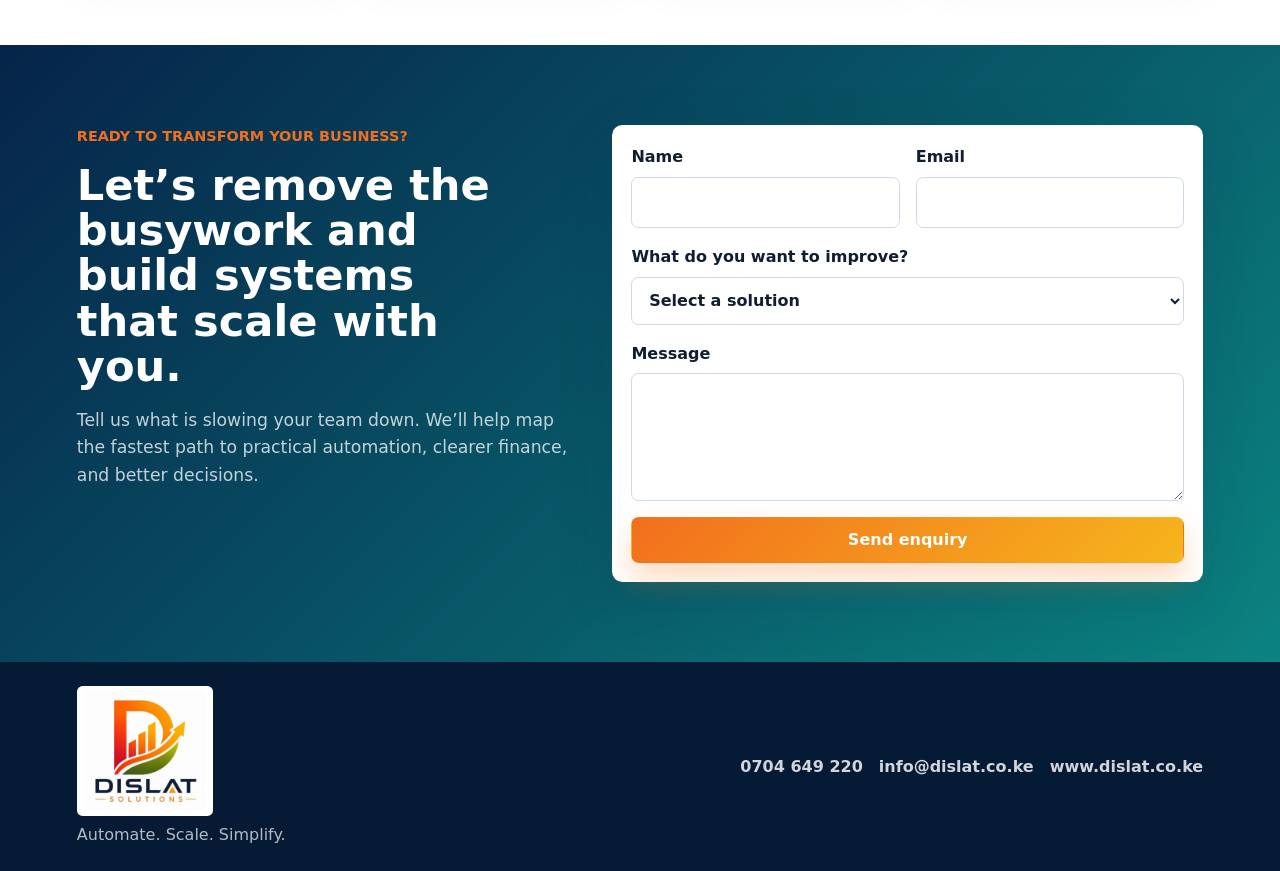
==== commit a277a5c1: "product pages" ====
--- a/index.html
+++ b/index.html
@@ -8,18 +8,14 @@
       name="description"
       content="Dislat Solutions helps businesses remove bottlenecks, reduce cost and risk, and accelerate growth through finance, automation, BI, compliance, and digital transformation solutions."
     >
-    <link rel="icon" href="assets/dislat-logo-clipped.png">
+    <link rel="icon" href="assets/dislat-logo-mark.png">
     <link rel="stylesheet" href="styles.css">
   </head>
   <body>
     <header class="site-header" data-header>
       <a class="brand" href="#home" aria-label="Dislat Solutions home">
-        <span class="brand-mark" aria-hidden="true">
-          <span class="mark-bar mark-bar-one"></span>
-          <span class="mark-bar mark-bar-two"></span>
-          <span class="mark-bar mark-bar-three"></span>
-        </span>
-        <span>
+        <img class="brand-mark-image" src="assets/dislat-logo-mark.png" alt="" aria-hidden="true">
+        <span class="brand-wordmark">
           <strong>DISLAT</strong>
           <span>Solutions</span>
         </span>
@@ -33,9 +29,9 @@
 
       <nav class="site-nav" aria-label="Primary navigation" data-nav>
         <a href="#solutions">Solutions</a>
+        <a href="#products">Products</a>
         <a href="#method">Method</a>
         <a href="#estimator">Estimator</a>
-        <a href="#work">Work</a>
         <a href="#contact">Contact</a>
       </nav>
 
@@ -150,7 +146,7 @@
               <li>Data integration from spreadsheets, ERP, CRM, and accounting tools</li>
               <li>Automated reporting with useful alerts</li>
             </ul>
-            <a class="text-link" href="#contact" data-solution-cta>Talk about BI dashboards</a>
+            <a class="text-link" href="products/business-intelligence.html" data-solution-cta>View BI dashboard product</a>
           </div>
           <figure class="solution-image">
             <div class="preview-device">
@@ -246,49 +242,80 @@
         </div>
       </section>
 
-      <section class="section work-section" id="work">
+      <section class="section work-section" id="products">
         <div class="section-heading">
-          <p class="eyebrow">What we build</p>
-          <h2>Practical solutions with visible business outcomes.</h2>
+          <p class="eyebrow">Products</p>
+          <h2>Focused product pages for the systems we build.</h2>
+          <p>
+            Each product has its own page with the problem it solves, what is included,
+            common use cases, and the business outcomes it is designed to support.
+          </p>
         </div>
 
         <div class="work-grid">
-          <figure class="work-card featured is-landscape">
+          <a class="work-card featured is-landscape" href="products/business-transformation.html">
             <div class="work-media">
               <img src="assets/dislat-founder.png" alt="Dislat Solutions founder poster describing remove, reduce, and accelerate outcomes">
             </div>
-            <figcaption>
+            <span class="work-caption">
               <strong>Business transformation</strong>
               <span>Strategy, finance, process improvement, and system design.</span>
-            </figcaption>
-          </figure>
-          <figure class="work-card">
+            </span>
+          </a>
+          <a class="work-card" href="products/business-intelligence.html">
+            <div class="work-media">
+              <img src="assets/dislat-dashboards-clipped.png" alt="Dislat dashboard design showing analytics for sales, marketing, and finance">
+            </div>
+            <span class="work-caption">
+              <strong>Business intelligence dashboards</strong>
+              <span>Power BI reporting, KPI visibility, and automated insight packs.</span>
+            </span>
+          </a>
+          <a class="work-card" href="products/power-platform.html">
             <div class="work-media">
               <img src="assets/dislat-power-platform-clipped.png" alt="Microsoft Power Platform automation poster by Dislat Solutions">
             </div>
-            <figcaption>
+            <span class="work-caption">
               <strong>Power Platform automation</strong>
               <span>Apps, workflows, approvals, and process visibility.</span>
-            </figcaption>
-          </figure>
-          <figure class="work-card">
+            </span>
+          </a>
+          <a class="work-card" href="products/finance-templates.html">
             <div class="work-media">
               <img src="assets/dislat-budget-template-clipped.png" alt="Personal finance budget template poster with dashboard mockups">
             </div>
-            <figcaption>
+            <span class="work-caption">
               <strong>Finance templates</strong>
               <span>Budgeting, savings goals, trackers, and reporting packs.</span>
-            </figcaption>
-          </figure>
-          <figure class="work-card">
+            </span>
+          </a>
+          <a class="work-card" href="products/workflow-automation.html">
+            <div class="work-media">
+              <img src="assets/dislat-automation.png" alt="Dislat automation consultation poster showing smart business solutions">
+            </div>
+            <span class="work-caption">
+              <strong>Workflow automation</strong>
+              <span>Approval routing, notifications, handoffs, and process controls.</span>
+            </span>
+          </a>
+          <a class="work-card" href="products/compliance-advisory.html">
+            <div class="work-media">
+              <img src="assets/dislat-brochure.png" alt="Dislat Solutions brochure with services, benefits, and framework">
+            </div>
+            <span class="work-caption">
+              <strong>Compliance and advisory</strong>
+              <span>Controls, finance reviews, tax support, and operating discipline.</span>
+            </span>
+          </a>
+          <a class="work-card" href="products/payroll-systems.html">
             <div class="work-media">
               <img src="assets/dislat-payroll-clipped.png" alt="Mshahara Pro payroll automation poster">
             </div>
-            <figcaption>
+            <span class="work-caption">
               <strong>Payroll systems</strong>
               <span>Compliance-ready payroll processing and employee self-service.</span>
-            </figcaption>
-          </figure>
+            </span>
+          </a>
         </div>
       </section>
 
@@ -334,7 +361,7 @@
 
     <footer class="site-footer">
       <div class="footer-brand">
-        <strong>DISLAT Solutions</strong>
+        <img src="assets/dislat-logo-full.png" alt="Dislat Solutions">
         <span>Automate. Scale. Simplify.</span>
       </div>
       <div class="footer-links">
--- a/styles.css
+++ b/styles.css
@@ -1,15 +1,15 @@
 :root {
-  --navy: #06244a;
-  --ink: #102033;
-  --muted: #5d6b7c;
+  --navy: #07152f;
+  --ink: #111d31;
+  --muted: #5f6d80;
   --line: #dbe4ef;
-  --soft: #f4f8fc;
+  --soft: #f6f9fc;
   --white: #ffffff;
-  --orange: #f47b20;
-  --green: #5aa832;
-  --blue: #0b67bd;
+  --orange: #f26f1d;
+  --green: #6b931c;
+  --blue: #123d75;
   --teal: #0b8f8a;
-  --yellow: #f5b51b;
+  --yellow: #f6b51d;
   --shadow: 0 18px 60px rgba(13, 37, 61, 0.14);
 }
 
@@ -70,82 +70,40 @@
 .brand {
   display: inline-flex;
   align-items: center;
-  gap: 0.7rem;
+  gap: 0.55rem;
   min-width: max-content;
   color: var(--navy);
   line-height: 1;
 }
 
-.brand > span:last-child {
-  display: grid;
-  gap: 0.12rem;
-}
-
-.brand strong {
-  font-size: 1.2rem;
-}
-
-.brand span span {
+.brand-mark-image {
+  width: 2.75rem;
+  height: 2.65rem;
+  object-fit: contain;
+}
+
+.brand-wordmark {
+  display: grid;
+  gap: 0.1rem;
+}
+
+.brand-wordmark strong {
+  color: var(--navy);
+  font-size: 1.26rem;
+  font-weight: 900;
+  line-height: 0.95;
+  text-transform: uppercase;
+}
+
+.brand-wordmark span {
   color: var(--blue);
-  font-weight: 700;
-}
-
-.brand-mark {
-  position: relative;
-  width: 2.6rem;
-  height: 2.6rem;
-  border-radius: 0.6rem 1.2rem 0.6rem 0.9rem;
-  background: linear-gradient(140deg, #ff7a00 0%, #f5b51b 42%, #5aa832 100%);
-  box-shadow: inset 0 0 0 0.34rem var(--white);
-  overflow: hidden;
-}
-
-.brand-mark::before {
-  content: "";
-  position: absolute;
-  left: 0.55rem;
-  top: 0.55rem;
-  width: 1.2rem;
-  height: 1.5rem;
-  border-left: 0.38rem solid var(--navy);
-  border-top: 0.38rem solid var(--navy);
-  border-radius: 0.2rem 0.65rem 0.1rem 0.1rem;
-}
-
-.brand-mark::after {
-  content: "";
-  position: absolute;
-  left: 0.48rem;
-  bottom: 0.47rem;
-  width: 2rem;
-  height: 0.32rem;
-  background: var(--white);
-  transform: rotate(-28deg);
-  transform-origin: left center;
-  border-radius: 999px;
-}
-
-.mark-bar {
-  position: absolute;
-  bottom: 0.68rem;
-  width: 0.22rem;
-  background: var(--white);
-  border-radius: 999px;
-}
-
-.mark-bar-one {
-  left: 0.94rem;
-  height: 0.44rem;
-}
-
-.mark-bar-two {
-  left: 1.28rem;
-  height: 0.72rem;
-}
-
-.mark-bar-three {
-  left: 1.62rem;
-  height: 1rem;
+  font-size: 0.98rem;
+  font-weight: 800;
+  line-height: 1;
+}
+
+.footer-brand img {
+  height: auto;
 }
 
 .site-nav {
@@ -207,7 +165,7 @@
 }
 
 .button-primary {
-  background: var(--orange);
+  background: linear-gradient(135deg, var(--orange), var(--yellow));
   color: var(--white);
   box-shadow: 0 16px 30px rgba(244, 123, 32, 0.28);
 }
@@ -253,7 +211,7 @@
   padding: 2.6rem 6vw 1.5rem;
   align-items: center;
   background:
-    linear-gradient(115deg, rgba(244, 248, 252, 0.95) 0%, rgba(255, 255, 255, 0.96) 48%, rgba(231, 244, 235, 0.9) 100%);
+    linear-gradient(115deg, rgba(246, 249, 252, 0.96) 0%, rgba(255, 255, 255, 0.98) 48%, rgba(237, 245, 226, 0.94) 100%);
 }
 
 .eyebrow {
@@ -870,6 +828,12 @@
   box-shadow: 0 16px 44px rgba(13, 37, 61, 0.08);
 }
 
+.work-card:hover,
+.work-card:focus-visible {
+  transform: translateY(-2px);
+  box-shadow: 0 20px 54px rgba(13, 37, 61, 0.14);
+}
+
 .work-card.featured {
   grid-column: span 2;
 }
@@ -922,7 +886,8 @@
   object-position: center top;
 }
 
-.work-card figcaption {
+.work-card figcaption,
+.work-caption {
   display: grid;
   gap: 0.2rem;
   min-height: 6rem;
@@ -937,6 +902,240 @@
 .work-card span {
   color: var(--muted);
   font-size: 0.95rem;
+}
+
+.work-card .work-caption {
+  color: inherit;
+}
+
+.product-main {
+  background: var(--white);
+}
+
+.product-hero {
+  display: grid;
+  grid-template-columns: minmax(0, 0.92fr) minmax(22rem, 1.08fr);
+  gap: 2.5rem;
+  align-items: center;
+  padding: 4.5rem 6vw;
+  background:
+    linear-gradient(115deg, rgba(246, 249, 252, 0.98), rgba(255, 255, 255, 0.98) 48%, rgba(237, 245, 226, 0.92));
+}
+
+.product-breadcrumb {
+  display: inline-flex;
+  width: max-content;
+  margin-bottom: 1rem;
+  color: var(--blue);
+  font-size: 0.9rem;
+  font-weight: 900;
+}
+
+.product-hero h1 {
+  max-width: 13ch;
+  font-size: 3.6rem;
+}
+
+.product-hero p:not(.eyebrow) {
+  max-width: 43rem;
+  color: var(--muted);
+  font-size: 1.12rem;
+}
+
+.product-actions {
+  display: flex;
+  flex-wrap: wrap;
+  gap: 0.8rem;
+  margin-top: 1.7rem;
+}
+
+.product-visual {
+  display: grid;
+  min-height: 30rem;
+  place-items: center;
+  padding: 1rem;
+  background:
+    linear-gradient(145deg, rgba(7, 21, 47, 0.08), rgba(107, 147, 28, 0.12)),
+    var(--soft);
+  border: 1px solid var(--line);
+  border-radius: 0.65rem;
+  box-shadow: 0 18px 50px rgba(13, 37, 61, 0.08);
+}
+
+.product-visual img {
+  width: 100%;
+  height: 100%;
+  max-height: 34rem;
+  object-fit: cover;
+  object-position: center top;
+  border-radius: 0.5rem;
+}
+
+.product-stats {
+  display: grid;
+  grid-template-columns: repeat(3, minmax(0, 1fr));
+  gap: 0.8rem;
+  margin-top: 2rem;
+}
+
+.product-stats span {
+  display: grid;
+  min-height: 5rem;
+  align-content: center;
+  padding: 0.85rem;
+  background: var(--white);
+  border: 1px solid var(--line);
+  border-radius: 0.5rem;
+  color: var(--muted);
+  font-weight: 700;
+}
+
+.product-stats strong {
+  display: block;
+  color: var(--green);
+  font-size: 1.5rem;
+  line-height: 1;
+}
+
+.product-section {
+  padding: 4.5rem 6vw;
+}
+
+.product-section.section-light {
+  background: var(--soft);
+}
+
+.product-layout {
+  display: grid;
+  grid-template-columns: minmax(0, 1fr) minmax(18rem, 0.38fr);
+  gap: 2rem;
+  align-items: start;
+}
+
+.product-feature-grid,
+.related-grid {
+  display: grid;
+  grid-template-columns: repeat(3, minmax(0, 1fr));
+  gap: 1rem;
+}
+
+.product-feature-card,
+.product-panel,
+.related-card {
+  padding: 1.1rem;
+  background: var(--white);
+  border: 1px solid var(--line);
+  border-radius: 0.65rem;
+  box-shadow: 0 14px 38px rgba(13, 37, 61, 0.07);
+}
+
+.product-feature-card span,
+.product-step span {
+  display: inline-grid;
+  width: 2.4rem;
+  height: 2.4rem;
+  margin-bottom: 0.8rem;
+  place-items: center;
+  background: var(--navy);
+  color: var(--white);
+  border-radius: 50%;
+  font-weight: 900;
+}
+
+.product-feature-card h3,
+.product-panel h3,
+.related-card h3 {
+  font-size: 1.25rem;
+}
+
+.product-feature-card p,
+.product-panel p,
+.related-card p {
+  margin: 0.65rem 0 0;
+  color: var(--muted);
+}
+
+.product-list {
+  display: grid;
+  gap: 0.7rem;
+  padding: 0;
+  margin: 1rem 0 0;
+  list-style: none;
+}
+
+.product-list li {
+  position: relative;
+  padding-left: 1.45rem;
+  color: var(--ink);
+  font-weight: 700;
+}
+
+.product-list li::before {
+  content: "";
+  position: absolute;
+  left: 0;
+  top: 0.62rem;
+  width: 0.46rem;
+  height: 0.46rem;
+  background: var(--orange);
+  border-radius: 50%;
+}
+
+.product-steps {
+  display: grid;
+  grid-template-columns: repeat(4, minmax(0, 1fr));
+  gap: 1rem;
+  counter-reset: product-step;
+}
+
+.product-step {
+  padding: 1rem;
+  background: rgba(255, 255, 255, 0.08);
+  border: 1px solid rgba(255, 255, 255, 0.16);
+  border-radius: 0.65rem;
+  color: var(--white);
+}
+
+.product-step span {
+  background: var(--orange);
+}
+
+.product-step h3 {
+  color: var(--white);
+  font-size: 1.15rem;
+}
+
+.product-step p {
+  margin: 0.55rem 0 0;
+  color: rgba(255, 255, 255, 0.75);
+}
+
+.product-process {
+  background:
+    linear-gradient(90deg, rgba(7, 21, 47, 0.97), rgba(18, 61, 117, 0.9)),
+    var(--navy);
+}
+
+.product-process h2,
+.product-process .eyebrow {
+  color: var(--white);
+}
+
+.product-process .eyebrow {
+  color: var(--yellow);
+}
+
+.related-card {
+  display: grid;
+  gap: 0.7rem;
+}
+
+.related-card img {
+  width: 100%;
+  aspect-ratio: 16 / 10;
+  object-fit: cover;
+  object-position: center top;
+  border-radius: 0.45rem;
 }
 
 .cta-band {
@@ -993,6 +1192,15 @@
 
 .footer-brand {
   display: grid;
+  gap: 0.35rem;
+}
+
+.footer-brand img {
+  width: 8.5rem;
+  height: auto;
+  padding: 0.25rem 0.45rem;
+  background: var(--white);
+  border-radius: 0.35rem;
 }
 
 .footer-brand span {
@@ -1026,8 +1234,10 @@
   }
 
   .hero,
+  .product-hero,
   .solution-display,
   .estimator-layout,
+  .product-layout,
   .cta-band {
     grid-template-columns: 1fr;
   }
@@ -1042,6 +1252,15 @@
   }
 
   .work-grid {
+    grid-template-columns: repeat(2, minmax(0, 1fr));
+  }
+
+  .product-feature-grid,
+  .related-grid {
+    grid-template-columns: repeat(2, minmax(0, 1fr));
+  }
+
+  .product-steps {
     grid-template-columns: repeat(2, minmax(0, 1fr));
   }
 }
@@ -1093,12 +1312,22 @@
   }
 
   .hero,
+  .product-hero,
   .section {
     padding-inline: 1rem;
   }
 
+  .product-section {
+    padding: 3.5rem 1rem;
+  }
+
   h1 {
     font-size: 2.7rem;
+  }
+
+  .product-hero h1 {
+    max-width: none;
+    font-size: 2.55rem;
   }
 
   h2 {
@@ -1111,8 +1340,12 @@
   }
 
   .hero-metrics,
+  .product-stats,
   .outcome-grid,
   .method-layout,
+  .product-feature-grid,
+  .related-grid,
+  .product-steps,
   .estimator,
   .estimate-results,
   .contact-form {
@@ -1141,6 +1374,10 @@
     min-height: 24rem;
   }
 
+  .product-visual {
+    min-height: 22rem;
+  }
+
   .method-detail {
     min-height: 18rem;
     padding: 1.2rem;
@@ -1154,13 +1391,17 @@
 }
 
 @media (max-width: 560px) {
-  .brand strong {
+  .brand-mark-image {
+    width: 2.45rem;
+    height: 2.35rem;
+  }
+
+  .brand-wordmark strong {
     font-size: 1.05rem;
   }
 
-  .brand-mark {
-    width: 2.35rem;
-    height: 2.35rem;
+  .brand-wordmark span {
+    font-size: 0.84rem;
   }
 
   h1 {
@@ -1172,6 +1413,7 @@
   }
 
   .hero-actions,
+  .product-actions,
   .button {
     width: 100%;
   }
@@ -1207,6 +1449,15 @@
     min-height: 20rem;
   }
 
+  .product-hero {
+    padding-top: 3rem;
+  }
+
+  .product-visual {
+    min-height: 18rem;
+    padding: 0.7rem;
+  }
+
   .work-grid {
     grid-template-columns: 1fr;
   }
